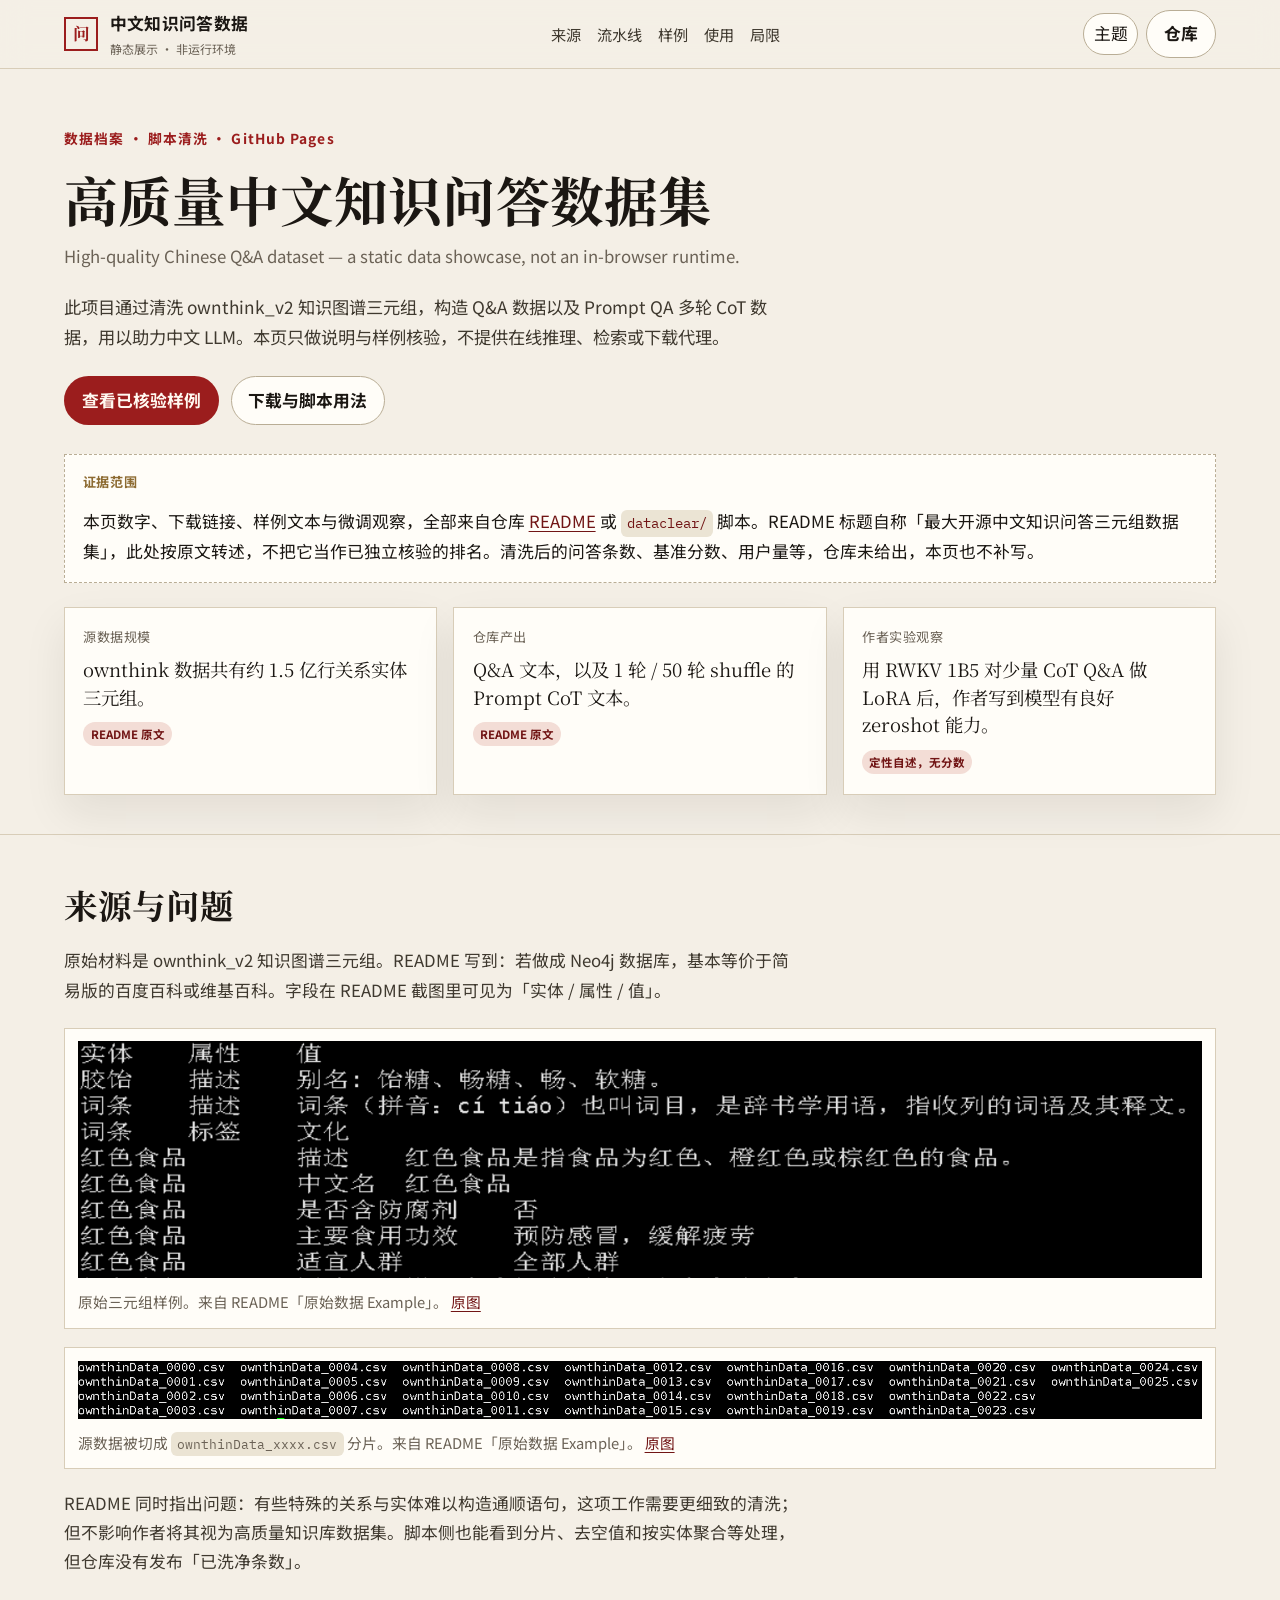
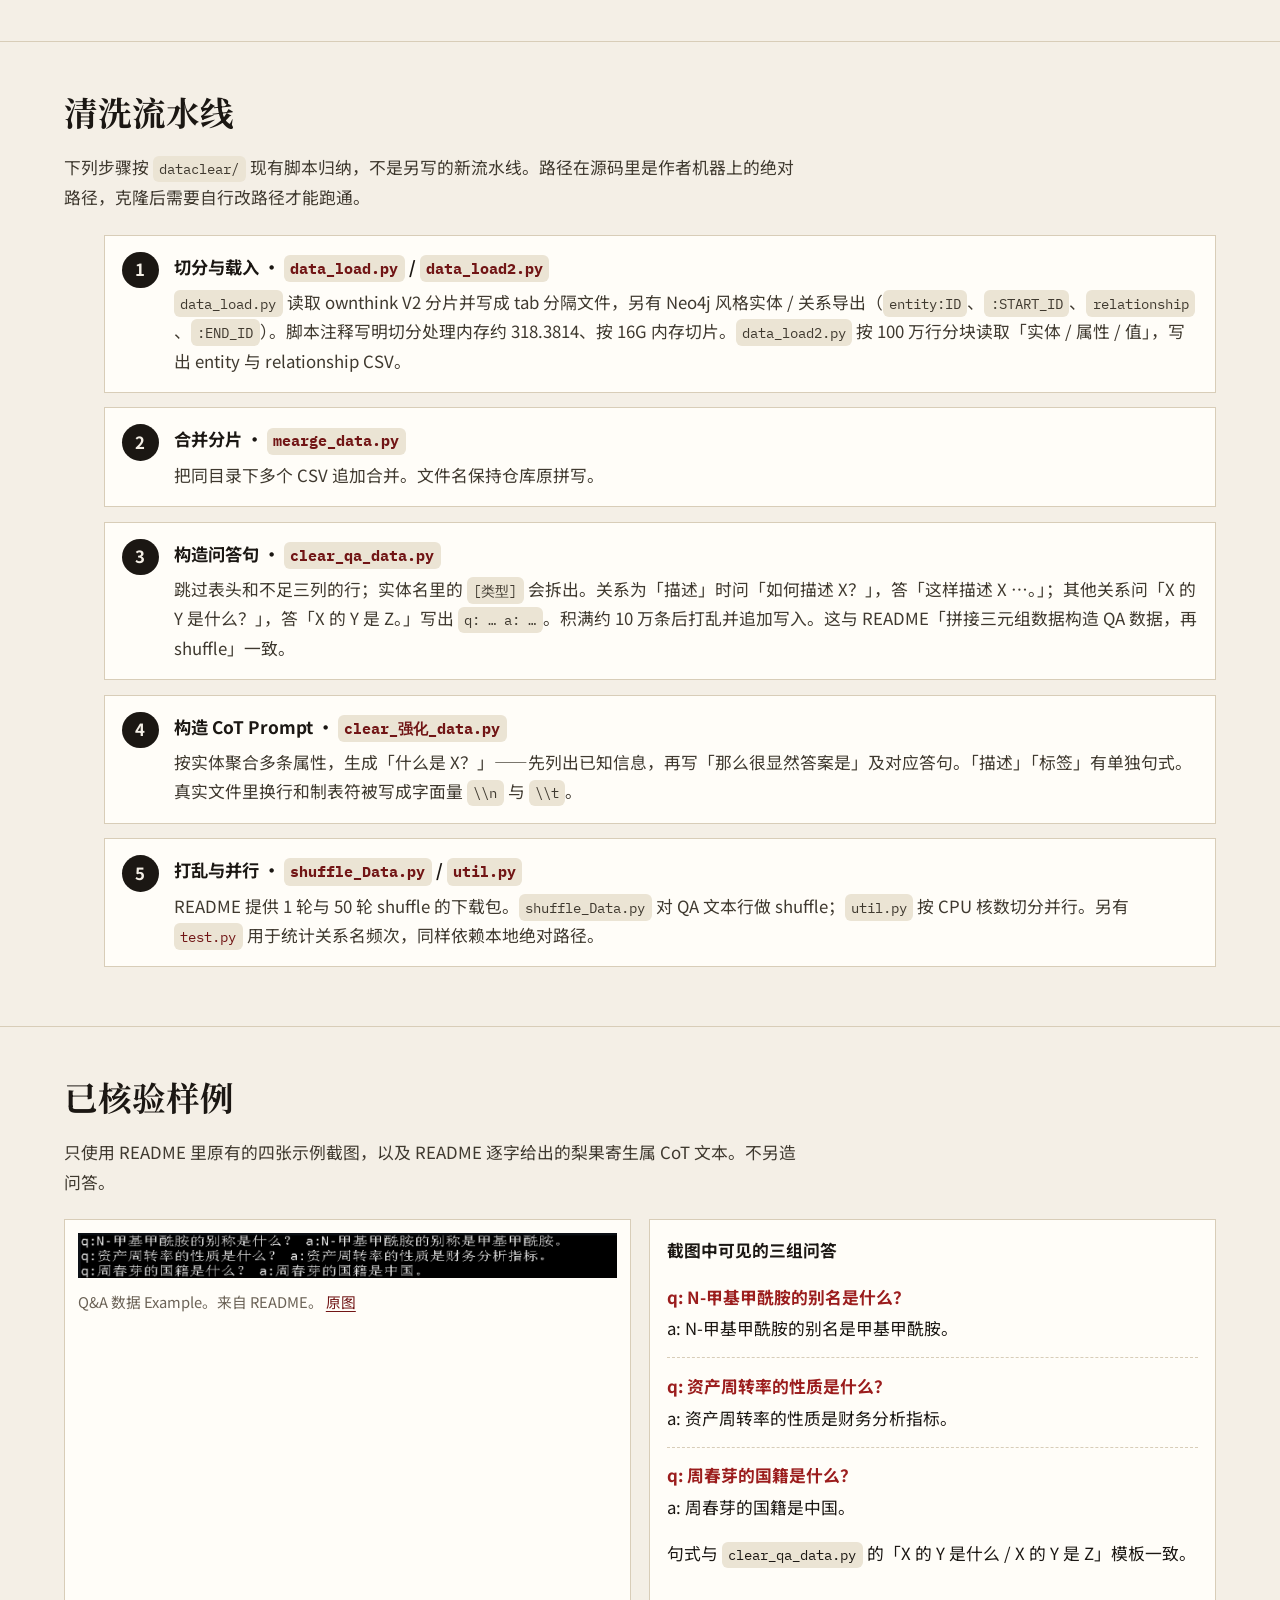
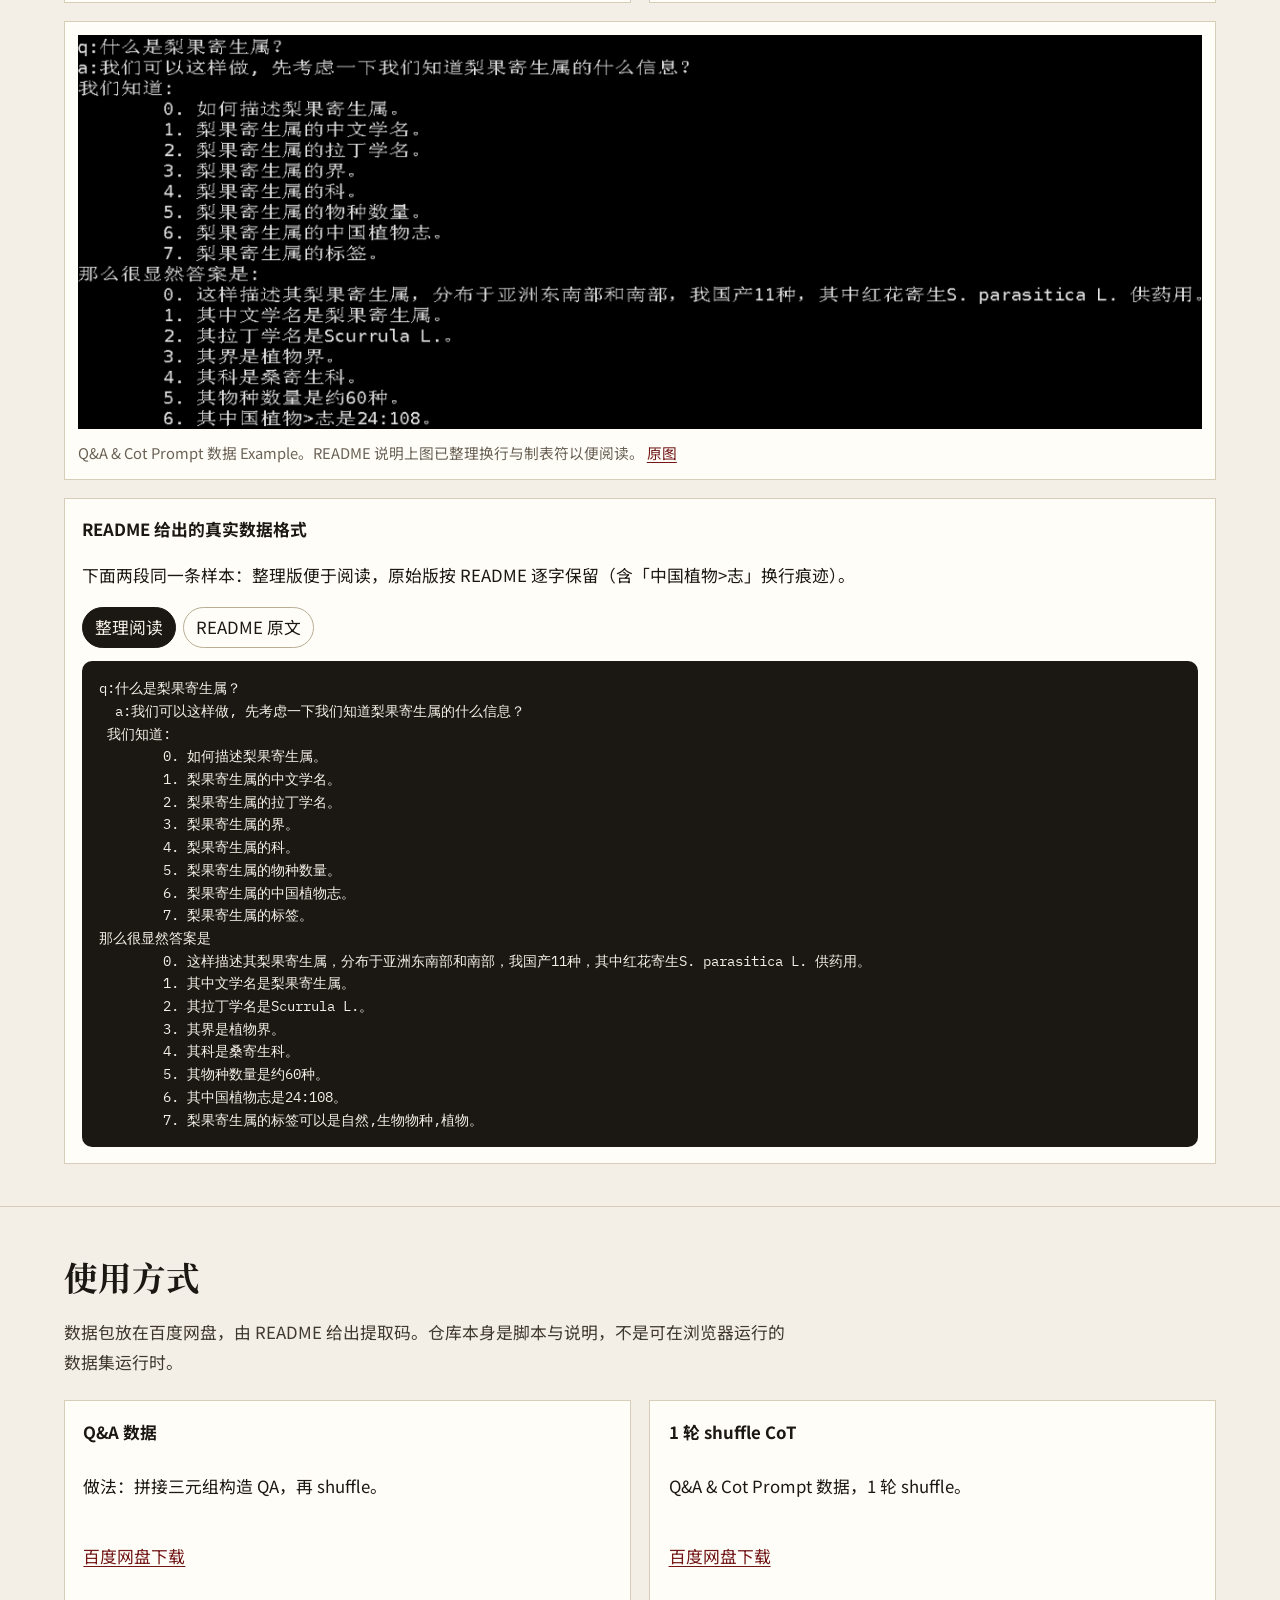
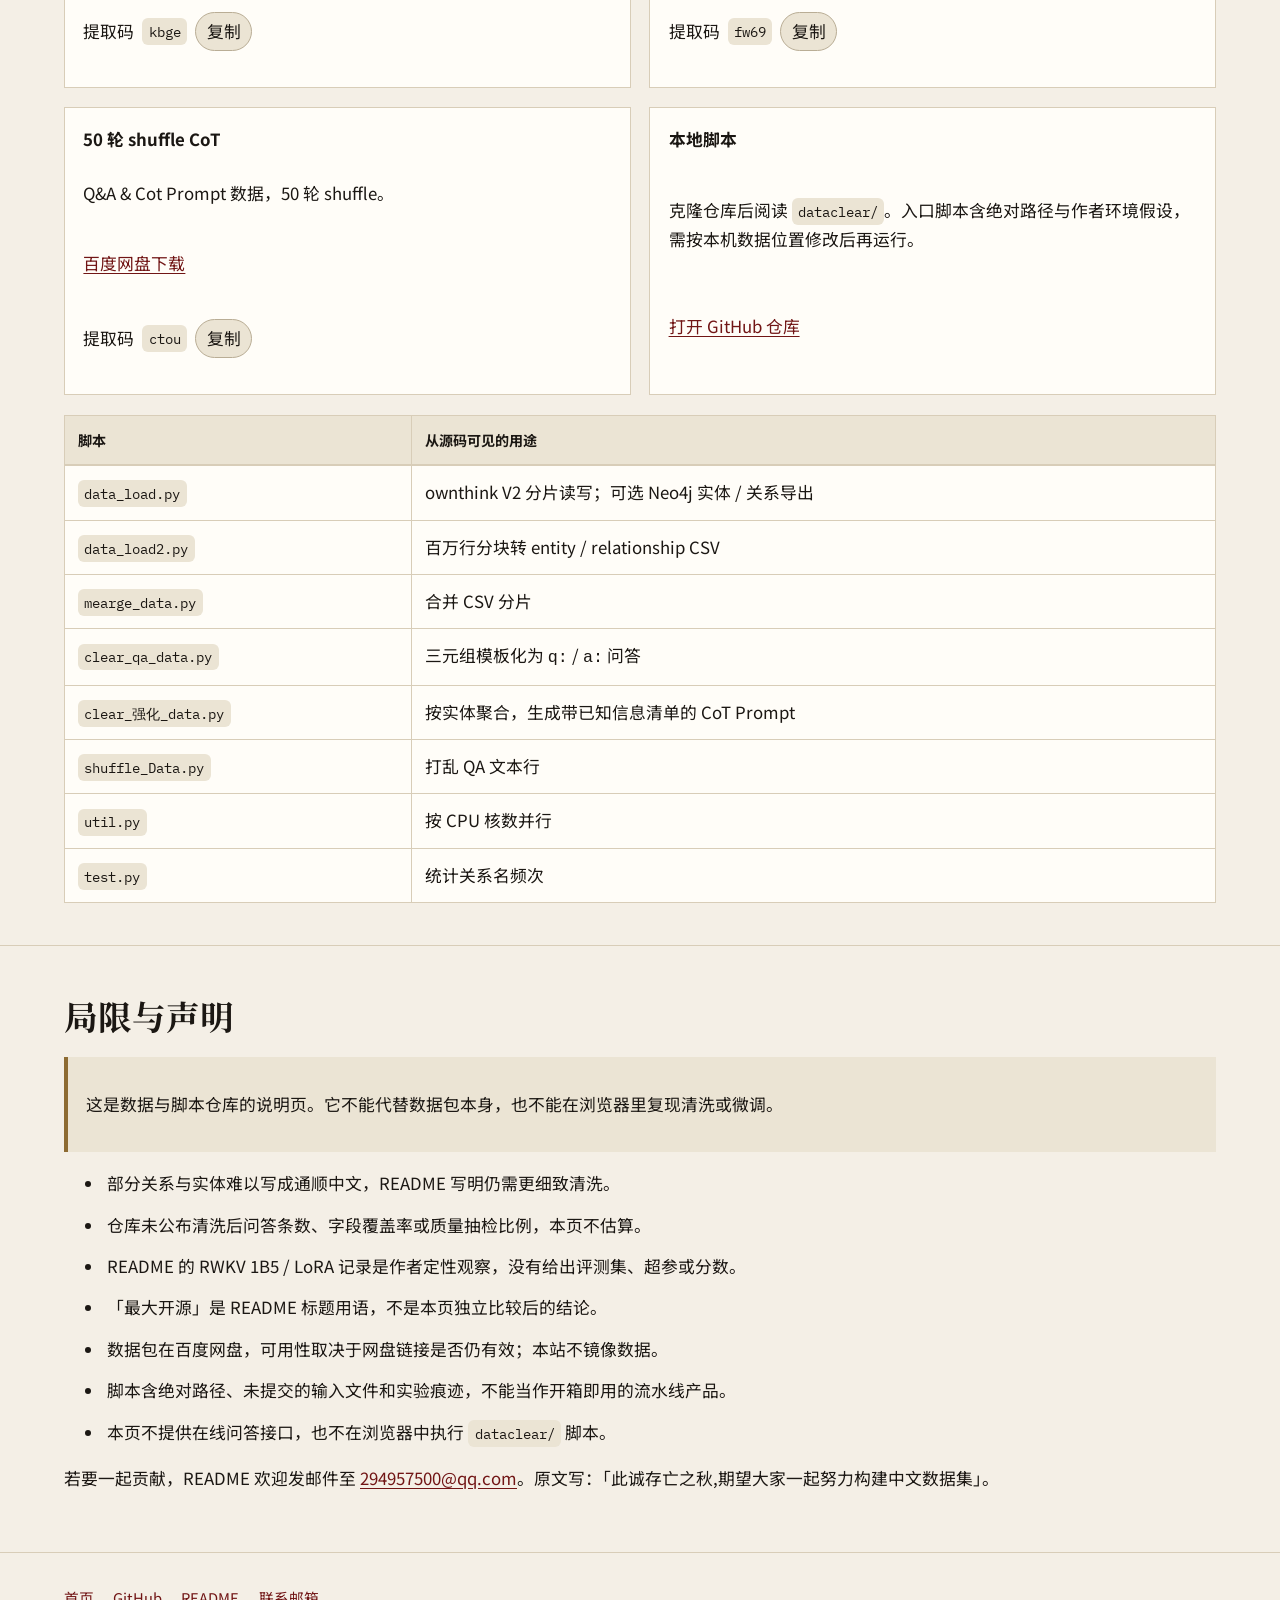
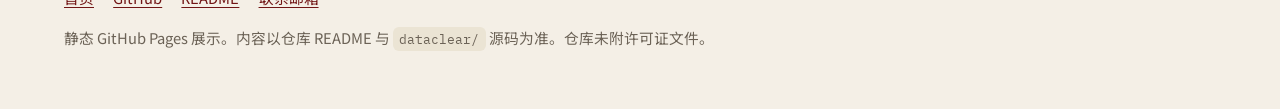
==== docs/index.html @ f59e34c1 "Add static GitHub Pages showcase for the Chinese Q&A dataset. Publish an honest docs/ site from READ" ====
<!DOCTYPE html>
<html lang="zh-CN">
<head>
  <meta charset="utf-8">
  <meta name="viewport" content="width=device-width, initial-scale=1">
  <title>高质量中文知识问答数据集 · 静态展示</title>
  <meta name="description" content="由 ownthink_v2 知识图谱三元组清洗得到的中文 Q&amp;A 与 CoT Prompt 数据说明页。展示来源、清洗脚本、README 原有样例与使用限制。本页是静态说明，不是在线问答运行环境。">
  <meta name="robots" content="index,follow">
  <meta name="author" content="UnstoppableCurry">
  <meta name="theme-color" content="#9b1d1d">
  <meta name="color-scheme" content="light dark">
  <link rel="canonical" href="https://unstoppablecurry.github.io/High-quality-Chinese-Q-A-dataset/">
  <link rel="alternate" hreflang="zh-CN" href="https://unstoppablecurry.github.io/High-quality-Chinese-Q-A-dataset/">
  <link rel="alternate" hreflang="x-default" href="https://unstoppablecurry.github.io/High-quality-Chinese-Q-A-dataset/">

  <meta property="og:type" content="website">
  <meta property="og:locale" content="zh_CN">
  <meta property="og:site_name" content="高质量中文知识问答数据集">
  <meta property="og:title" content="高质量中文知识问答数据集 · 静态展示">
  <meta property="og:description" content="ownthink_v2 三元组清洗得到的中文 Q&amp;A 与 CoT Prompt 说明页。只陈述 README 与 dataclear 脚本中可核验的事实。">
  <meta property="og:url" content="https://unstoppablecurry.github.io/High-quality-Chinese-Q-A-dataset/">
  <meta property="og:image" content="https://unstoppablecurry.github.io/High-quality-Chinese-Q-A-dataset/assets/og.png">
  <meta property="og:image:width" content="1200">
  <meta property="og:image:height" content="630">
  <meta property="og:image:alt" content="高质量中文知识问答数据集封面：数据展示，非在线运行环境">

  <meta name="twitter:card" content="summary_large_image">
  <meta name="twitter:title" content="高质量中文知识问答数据集 · 静态展示">
  <meta name="twitter:description" content="ownthink_v2 三元组清洗得到的中文 Q&amp;A 与 CoT Prompt 说明页。静态展示，不是在线运行环境。">
  <meta name="twitter:image" content="https://unstoppablecurry.github.io/High-quality-Chinese-Q-A-dataset/assets/og.png">

  <link rel="icon" href="./favicon.svg" type="image/svg+xml">
  <link rel="icon" href="./assets/favicon-32.png" sizes="32x32" type="image/png">
  <link rel="apple-touch-icon" href="./assets/apple-touch-icon.png">
  <link rel="manifest" href="./site.webmanifest">

  <link rel="preconnect" href="https://fonts.googleapis.com">
  <link rel="preconnect" href="https://fonts.gstatic.com" crossorigin>
  <link rel="stylesheet" href="https://fonts.googleapis.com/css2?family=IBM+Plex+Mono:wght@400;500&family=Noto+Sans+SC:wght@400;500;700&family=Noto+Serif+SC:wght@600;700&display=swap">
  <link rel="stylesheet" href="./styles.css">

  <script type="application/ld+json">
  {
    "@context": "https://schema.org",
    "@graph": [
      {
        "@type": "WebSite",
        "name": "高质量中文知识问答数据集",
        "alternateName": "High-quality Chinese Q&A dataset",
        "url": "https://unstoppablecurry.github.io/High-quality-Chinese-Q-A-dataset/",
        "inLanguage": "zh-CN",
        "description": "ownthink_v2 知识图谱三元组清洗得到的中文 Q&A 与 CoT Prompt 静态说明页。",
        "publisher": {
          "@type": "Person",
          "name": "UnstoppableCurry",
          "url": "https://github.com/UnstoppableCurry"
        }
      },
      {
        "@type": "Dataset",
        "name": "高质量中文知识问答数据集",
        "alternateName": "High-quality Chinese Q&A dataset",
        "url": "https://unstoppablecurry.github.io/High-quality-Chinese-Q-A-dataset/",
        "sameAs": "https://github.com/UnstoppableCurry/High-quality-Chinese-Q-A-dataset",
        "inLanguage": "zh-CN",
        "description": "通过清洗 ownthink_v2 知识图谱三元组得到 Q&A 数据以及 Prompt QA 多轮 CoT 数据。源数据规模与下载链接以仓库 README 为准。",
        "isBasedOn": "ownthink_v2",
        "creator": {
          "@type": "Person",
          "name": "UnstoppableCurry",
          "email": "mailto:294957500@qq.com"
        }
      }
    ]
  }
  </script>
</head>
<body>
  <a class="skip-link" href="#main">跳到主要内容</a>

  <header class="site-header" id="top">
    <div class="wrap header-inner">
      <a class="brand" href="./">
        <span class="brand-mark" aria-hidden="true">问</span>
        <span>
          <span class="brand-title">中文知识问答数据</span>
          <span class="brand-sub">静态展示 · 非运行环境</span>
        </span>
      </a>
      <button class="nav-toggle" type="button" aria-expanded="false" aria-controls="site-nav" data-nav-toggle>
        菜单
      </button>
      <nav class="site-nav" id="site-nav" aria-label="本页章节">
        <a href="#source">来源</a>
        <a href="#pipeline">流水线</a>
        <a href="#examples">样例</a>
        <a href="#usage">使用</a>
        <a href="#limits">局限</a>
      </nav>
      <div class="header-tools">
        <button class="theme-toggle" type="button" data-theme-toggle aria-label="切换颜色主题">主题</button>
        <a class="btn btn-ghost" href="https://github.com/UnstoppableCurry/High-quality-Chinese-Q-A-dataset">仓库</a>
      </div>
    </div>
  </header>

  <main id="main">
    <section class="hero wrap" aria-labelledby="page-title">
      <p class="eyebrow">数据档案 · 脚本清洗 · GitHub Pages</p>
      <h1 id="page-title">高质量中文知识问答数据集</h1>
      <p class="hero-en" lang="en">High-quality Chinese Q&amp;A dataset — a static data showcase, not an in-browser runtime.</p>
      <p class="lead">此项目通过清洗 <span lang="en">ownthink_v2</span> 知识图谱三元组，构造 Q&amp;A 数据以及 Prompt QA 多轮 CoT 数据，用以助力中文 LLM。本页只做说明与样例核验，不提供在线推理、检索或下载代理。</p>
      <div class="hero-actions">
        <a class="btn btn-primary" href="#examples">查看已核验样例</a>
        <a class="btn btn-ghost" href="#usage">下载与脚本用法</a>
      </div>
      <aside class="evidence" aria-label="证据范围">
        <p class="evidence-title">证据范围</p>
        <p>本页数字、下载链接、样例文本与微调观察，全部来自仓库 <a href="https://github.com/UnstoppableCurry/High-quality-Chinese-Q-A-dataset/blob/main/README.md">README</a> 或 <a href="https://github.com/UnstoppableCurry/High-quality-Chinese-Q-A-dataset/tree/main/dataclear"><code class="code-chip">dataclear/</code></a> 脚本。README 标题自称「最大开源中文知识问答三元组数据集」，此处按原文转述，不把它当作已独立核验的排名。清洗后的问答条数、基准分数、用户量等，仓库未给出，本页也不补写。</p>
      </aside>
      <dl class="facts">
        <div class="fact">
          <dt>源数据规模</dt>
          <dd>ownthink 数据共有约 1.5 亿行关系实体三元组。</dd>
          <span class="tag">README 原文</span>
        </div>
        <div class="fact">
          <dt>仓库产出</dt>
          <dd>Q&amp;A 文本，以及 1 轮 / 50 轮 shuffle 的 Prompt CoT 文本。</dd>
          <span class="tag">README 原文</span>
        </div>
        <div class="fact">
          <dt>作者实验观察</dt>
          <dd>用 <span lang="en">RWKV 1B5</span> 对少量 CoT Q&amp;A 做 <span lang="en">LoRA</span> 后，作者写到模型有良好 zeroshot 能力。</dd>
          <span class="tag">定性自述，无分数</span>
        </div>
      </dl>
    </section>

    <section class="section" id="source" aria-labelledby="source-title">
      <div class="wrap">
        <h2 id="source-title">来源与问题</h2>
        <p class="section-lead">原始材料是 ownthink_v2 知识图谱三元组。README 写到：若做成 Neo4j 数据库，基本等价于简易版的百度百科或维基百科。字段在 README 截图里可见为「实体 / 属性 / 值」。</p>
        <div class="figure-grid">
          <figure>
            <img
              src="./assets/examples/ownthink-triples-1.png"
              width="1348"
              height="284"
              alt="终端中的 ownthink 三列文本：实体、属性、值。可见胶饴、词条、红色食品等条目及其描述、标签、中文名等属性。"
              decoding="async">
            <figcaption>
              原始三元组样例。来自 README「原始数据 Example」。
              <a href="https://user-images.githubusercontent.com/65523997/230326683-6175c2e8-ee27-4008-b71e-eb4f5e29f594.png">原图</a>
            </figcaption>
          </figure>
          <figure>
            <img
              src="./assets/examples/ownthink-triples-2.png"
              width="1982"
              height="101"
              alt="终端目录列表，显示 ownthinData_0000.csv 到 ownthinData_0025.csv 等分片文件。"
              decoding="async">
            <figcaption>
              源数据被切成 <code class="code-chip">ownthinData_xxxx.csv</code> 分片。来自 README「原始数据 Example」。
              <a href="https://user-images.githubusercontent.com/65523997/230321437-e89f0e6f-fa68-417c-89df-a6f1381a32e6.png">原图</a>
            </figcaption>
          </figure>
        </div>
        <p class="section-lead" style="margin-top:1.2rem">README 同时指出问题：有些特殊的关系与实体难以构造通顺语句，这项工作需要更细致的清洗；但不影响作者将其视为高质量知识库数据集。脚本侧也能看到分片、去空值和按实体聚合等处理，但仓库没有发布「已洗净条数」。</p>
      </div>
    </section>

    <section class="section" id="pipeline" aria-labelledby="pipeline-title">
      <div class="wrap">
        <h2 id="pipeline-title">清洗流水线</h2>
        <p class="section-lead">下列步骤按 <code class="code-chip">dataclear/</code> 现有脚本归纳，不是另写的新流水线。路径在源码里是作者机器上的绝对路径，克隆后需要自行改路径才能跑通。</p>
        <ol class="pipeline">
          <li class="step">
            <span class="step-index" aria-hidden="true">1</span>
            <div>
              <h3>切分与载入 · <a href="https://github.com/UnstoppableCurry/High-quality-Chinese-Q-A-dataset/blob/main/dataclear/data_load.py"><code class="code-chip">data_load.py</code></a> / <a href="https://github.com/UnstoppableCurry/High-quality-Chinese-Q-A-dataset/blob/main/dataclear/data_load2.py"><code class="code-chip">data_load2.py</code></a></h3>
              <p><code class="code-chip">data_load.py</code> 读取 ownthink V2 分片并写成 tab 分隔文件，另有 Neo4j 风格实体 / 关系导出（<code class="code-chip">entity:ID</code>、<code class="code-chip">:START_ID</code>、<code class="code-chip">relationship</code>、<code class="code-chip">:END_ID</code>）。脚本注释写明切分处理内存约 318.3814、按 16G 内存切片。<code class="code-chip">data_load2.py</code> 按 100 万行分块读取「实体 / 属性 / 值」，写出 entity 与 relationship CSV。</p>
            </div>
          </li>
          <li class="step">
            <span class="step-index" aria-hidden="true">2</span>
            <div>
              <h3>合并分片 · <a href="https://github.com/UnstoppableCurry/High-quality-Chinese-Q-A-dataset/blob/main/dataclear/mearge_data.py"><code class="code-chip">mearge_data.py</code></a></h3>
              <p>把同目录下多个 CSV 追加合并。文件名保持仓库原拼写。</p>
            </div>
          </li>
          <li class="step">
            <span class="step-index" aria-hidden="true">3</span>
            <div>
              <h3>构造问答句 · <a href="https://github.com/UnstoppableCurry/High-quality-Chinese-Q-A-dataset/blob/main/dataclear/clear_qa_data.py"><code class="code-chip">clear_qa_data.py</code></a></h3>
              <p>跳过表头和不足三列的行；实体名里的 <code class="code-chip">[类型]</code> 会拆出。关系为「描述」时问「如何描述 X？」，答「这样描述 X …。」；其他关系问「X 的 Y 是什么？」，答「X 的 Y 是 Z。」写出 <code class="code-chip">q: … a: …</code>。积满约 10 万条后打乱并追加写入。这与 README「拼接三元组数据构造 QA 数据，再 shuffle」一致。</p>
            </div>
          </li>
          <li class="step">
            <span class="step-index" aria-hidden="true">4</span>
            <div>
              <h3>构造 CoT Prompt · <a href="https://github.com/UnstoppableCurry/High-quality-Chinese-Q-A-dataset/blob/main/dataclear/clear_强化_data.py"><code class="code-chip">clear_强化_data.py</code></a></h3>
              <p>按实体聚合多条属性，生成「什么是 X？」——先列出已知信息，再写「那么很显然答案是」及对应答句。「描述」「标签」有单独句式。真实文件里换行和制表符被写成字面量 <code class="code-chip">\\n</code> 与 <code class="code-chip">\\t</code>。</p>
            </div>
          </li>
          <li class="step">
            <span class="step-index" aria-hidden="true">5</span>
            <div>
              <h3>打乱与并行 · <a href="https://github.com/UnstoppableCurry/High-quality-Chinese-Q-A-dataset/blob/main/dataclear/shuffle_Data.py"><code class="code-chip">shuffle_Data.py</code></a> / <a href="https://github.com/UnstoppableCurry/High-quality-Chinese-Q-A-dataset/blob/main/dataclear/util.py"><code class="code-chip">util.py</code></a></h3>
              <p>README 提供 1 轮与 50 轮 shuffle 的下载包。<code class="code-chip">shuffle_Data.py</code> 对 QA 文本行做 shuffle；<code class="code-chip">util.py</code> 按 CPU 核数切分并行。另有 <a href="https://github.com/UnstoppableCurry/High-quality-Chinese-Q-A-dataset/blob/main/dataclear/test.py"><code class="code-chip">test.py</code></a> 用于统计关系名频次，同样依赖本地绝对路径。</p>
            </div>
          </li>
        </ol>
      </div>
    </section>

    <section class="section" id="examples" aria-labelledby="examples-title">
      <div class="wrap">
        <h2 id="examples-title">已核验样例</h2>
        <p class="section-lead">只使用 README 里原有的四张示例截图，以及 README 逐字给出的梨果寄生属 CoT 文本。不另造问答。</p>

        <div class="two-col">
          <figure>
            <img
              src="./assets/examples/qa-pairs.png"
              width="1259"
              height="105"
              alt="三行 q/a 文本：N-甲基甲酰胺的别名、资产周转率的性质、周春芽的国籍。"
              loading="lazy"
              decoding="async">
            <figcaption>
              Q&amp;A 数据 Example。来自 README。
              <a href="https://user-images.githubusercontent.com/65523997/230324020-5a481e73-420c-48fd-9eb3-2ef2491ab969.png">原图</a>
            </figcaption>
          </figure>
          <div class="sample">
            <h3>截图中可见的三组问答</h3>
            <dl>
              <div class="qa">
                <dt>q: N-甲基甲酰胺的别名是什么？</dt>
                <dd>a: N-甲基甲酰胺的别名是甲基甲酰胺。</dd>
              </div>
              <div class="qa">
                <dt>q: 资产周转率的性质是什么？</dt>
                <dd>a: 资产周转率的性质是财务分析指标。</dd>
              </div>
              <div class="qa">
                <dt>q: 周春芽的国籍是什么？</dt>
                <dd>a: 周春芽的国籍是中国。</dd>
              </div>
            </dl>
            <p>句式与 <code class="code-chip">clear_qa_data.py</code> 的「X 的 Y 是什么 / X 的 Y 是 Z」模板一致。</p>
          </div>
        </div>

        <figure style="margin-top:1.15rem">
          <img
            src="./assets/examples/cot-prompt.png"
            width="1178"
            height="413"
            alt="梨果寄生属的 CoT 样例：先列举已知信息，再给出描述、中文学名、拉丁学名、界、科、物种数量、中国植物志与标签。"
            loading="lazy"
            decoding="async">
          <figcaption>
            Q&amp;A &amp; Cot Prompt 数据 Example。README 说明上图已整理换行与制表符以便阅读。
            <a href="https://user-images.githubusercontent.com/65523997/230334017-121df4a8-a991-43b8-b1fe-775cd88ad287.png">原图</a>
          </figcaption>
        </figure>

        <div class="sample" style="margin-top:1.15rem">
          <h3>README 给出的真实数据格式</h3>
          <p>下面两段同一条样本：整理版便于阅读，原始版按 README 逐字保留（含「中国植物&gt;志」换行痕迹）。</p>
          <div class="tabs" role="tablist" aria-label="CoT 样例视图">
            <button type="button" role="tab" id="tab-read" aria-controls="panel-read" aria-selected="true">整理阅读</button>
            <button type="button" role="tab" id="tab-raw" aria-controls="panel-raw" aria-selected="false" tabindex="-1">README 原文</button>
          </div>
          <div class="panel" id="panel-read" role="tabpanel" aria-labelledby="tab-read">
            <pre class="code-block">q:什么是梨果寄生属？
  a:我们可以这样做, 先考虑一下我们知道梨果寄生属的什么信息？
 我们知道:
	0. 如何描述梨果寄生属。
	1. 梨果寄生属的中文学名。
	2. 梨果寄生属的拉丁学名。
	3. 梨果寄生属的界。
	4. 梨果寄生属的科。
	5. 梨果寄生属的物种数量。
	6. 梨果寄生属的中国植物志。
	7. 梨果寄生属的标签。
那么很显然答案是
	0. 这样描述其梨果寄生属，分布于亚洲东南部和南部，我国产11种，其中红花寄生S. parasitica L. 供药用。
	1. 其中文学名是梨果寄生属。
	2. 其拉丁学名是Scurrula L.。
	3. 其界是植物界。
	4. 其科是桑寄生科。
	5. 其物种数量是约60种。
	6. 其中国植物志是24:108。
	7. 梨果寄生属的标签可以是自然,生物物种,植物。</pre>
          </div>
          <div class="panel" id="panel-raw" role="tabpanel" aria-labelledby="tab-raw" hidden>
            <pre class="code-block">q:什么是梨果寄生属？\n  a:我们可以这样做, 先考虑一下我们知道梨果寄生属的什么信息？\n 我们知道:\n\t0. 如何描述梨果寄生属。\n\t1. 梨果寄生属的中文学名。\n\t2. 梨果寄生属的拉丁学名。\n\t3. 梨果寄生属的界。\n\t4. 梨果寄生属的科。\n\t5. 梨果寄生属的物种数量。\n\t6. 梨果寄生属的中国植物志。\n\t7. 梨果寄生属的标签。\n那么很显然答案是\n\t0. 这样描述其梨果寄生属，分布于亚洲东南部和南部，我国产11种，其中红花寄生S. parasitica L. 供药用。\n\t1. 其中文学名是梨果寄生属。\n\t2. 其拉丁学名是Scurrula L.。\n\t3. 其界是植物界。\n\t4. 其科是桑寄生科。\n\t5. 其物种数量是约60种。\n\t6. 其中国植物&gt;志是24:108。\n\t7. 梨果寄生属的标签可以是自然,生物物种,植物。\n</pre>
          </div>
        </div>
      </div>
    </section>

    <section class="section" id="usage" aria-labelledby="usage-title">
      <div class="wrap">
        <h2 id="usage-title">使用方式</h2>
        <p class="section-lead">数据包放在百度网盘，由 README 给出提取码。仓库本身是脚本与说明，不是可在浏览器运行的数据集运行时。</p>
        <div class="card-grid">
          <article class="download">
            <h3>Q&amp;A 数据</h3>
            <p>做法：拼接三元组构造 QA，再 shuffle。</p>
            <p><a href="https://pan.baidu.com/s/1JnRp8orT8kAIjAoZI9QA4g?pwd=kbge">百度网盘下载</a></p>
            <p class="pwd">提取码 <code class="code-chip">kbge</code> <button class="copy" type="button" data-copy="kbge">复制</button></p>
          </article>
          <article class="download">
            <h3>1 轮 shuffle CoT</h3>
            <p>Q&amp;A &amp; Cot Prompt 数据，1 轮 shuffle。</p>
            <p><a href="https://pan.baidu.com/s/1K1rCqOmJ0ZsUd4FFY6z4rg?pwd=fw69">百度网盘下载</a></p>
            <p class="pwd">提取码 <code class="code-chip">fw69</code> <button class="copy" type="button" data-copy="fw69">复制</button></p>
          </article>
          <article class="download">
            <h3>50 轮 shuffle CoT</h3>
            <p>Q&amp;A &amp; Cot Prompt 数据，50 轮 shuffle。</p>
            <p><a href="https://pan.baidu.com/s/1MF-QJTLOXpvuzrGxt0GQiw?pwd=ctou">百度网盘下载</a></p>
            <p class="pwd">提取码 <code class="code-chip">ctou</code> <button class="copy" type="button" data-copy="ctou">复制</button></p>
          </article>
          <article class="download">
            <h3>本地脚本</h3>
            <p>克隆仓库后阅读 <code class="code-chip">dataclear/</code>。入口脚本含绝对路径与作者环境假设，需按本机数据位置修改后再运行。</p>
            <p><a href="https://github.com/UnstoppableCurry/High-quality-Chinese-Q-A-dataset">打开 GitHub 仓库</a></p>
          </article>
        </div>

        <div class="table-wrap" style="margin-top:1.2rem">
          <table>
            <caption class="visually-hidden">仓库脚本与用途</caption>
            <thead>
              <tr>
                <th scope="col">脚本</th>
                <th scope="col">从源码可见的用途</th>
              </tr>
            </thead>
            <tbody>
              <tr>
                <td><code class="code-chip">data_load.py</code></td>
                <td>ownthink V2 分片读写；可选 Neo4j 实体 / 关系导出</td>
              </tr>
              <tr>
                <td><code class="code-chip">data_load2.py</code></td>
                <td>百万行分块转 entity / relationship CSV</td>
              </tr>
              <tr>
                <td><code class="code-chip">mearge_data.py</code></td>
                <td>合并 CSV 分片</td>
              </tr>
              <tr>
                <td><code class="code-chip">clear_qa_data.py</code></td>
                <td>三元组模板化为 <code>q:</code> / <code>a:</code> 问答</td>
              </tr>
              <tr>
                <td><code class="code-chip">clear_强化_data.py</code></td>
                <td>按实体聚合，生成带已知信息清单的 CoT Prompt</td>
              </tr>
              <tr>
                <td><code class="code-chip">shuffle_Data.py</code></td>
                <td>打乱 QA 文本行</td>
              </tr>
              <tr>
                <td><code class="code-chip">util.py</code></td>
                <td>按 CPU 核数并行</td>
              </tr>
              <tr>
                <td><code class="code-chip">test.py</code></td>
                <td>统计关系名频次</td>
              </tr>
            </tbody>
          </table>
        </div>
      </div>
    </section>

    <section class="section" id="limits" aria-labelledby="limits-title">
      <div class="wrap">
        <h2 id="limits-title">局限与声明</h2>
        <div class="callout">
          <p>这是数据与脚本仓库的说明页。它不能代替数据包本身，也不能在浏览器里复现清洗或微调。</p>
        </div>
        <ul class="limits">
          <li>部分关系与实体难以写成通顺中文，README 写明仍需更细致清洗。</li>
          <li>仓库未公布清洗后问答条数、字段覆盖率或质量抽检比例，本页不估算。</li>
          <li>README 的 <span lang="en">RWKV 1B5</span> / <span lang="en">LoRA</span> 记录是作者定性观察，没有给出评测集、超参或分数。</li>
          <li>「最大开源」是 README 标题用语，不是本页独立比较后的结论。</li>
          <li>数据包在百度网盘，可用性取决于网盘链接是否仍有效；本站不镜像数据。</li>
          <li>脚本含绝对路径、未提交的输入文件和实验痕迹，不能当作开箱即用的流水线产品。</li>
          <li>本页不提供在线问答接口，也不在浏览器中执行 <code class="code-chip">dataclear/</code> 脚本。</li>
        </ul>
        <p>若要一起贡献，README 欢迎发邮件至 <a href="mailto:294957500@qq.com">294957500@qq.com</a>。原文写：「此诚存亡之秋,期望大家一起努力构建中文数据集」。</p>
      </div>
    </section>
  </main>

  <footer class="site-footer">
    <div class="wrap">
      <nav class="footer-nav" aria-label="页脚">
        <a href="./">首页</a>
        <a href="https://github.com/UnstoppableCurry/High-quality-Chinese-Q-A-dataset">GitHub</a>
        <a href="https://github.com/UnstoppableCurry/High-quality-Chinese-Q-A-dataset/blob/main/README.md">README</a>
        <a href="mailto:294957500@qq.com">联系邮箱</a>
      </nav>
      <p>静态 GitHub Pages 展示。内容以仓库 README 与 <code class="code-chip">dataclear/</code> 源码为准。仓库未附许可证文件。</p>
    </div>
  </footer>

  <script src="./script.js" defer></script>
</body>
</html>
---- docs/styles.css ----
/* High-quality Chinese Q&A dataset — static showcase */
:root {
  --paper: #f4efe6;
  --paper-2: #ebe4d4;
  --paper-3: #fffdf8;
  --ink: #1b1713;
  --ink-2: #3f392f;
  --muted: #6b6256;
  --line: #d8cdb8;
  --line-strong: #b9ad95;
  --seal: #9b1d1d;
  --seal-deep: #711515;
  --seal-soft: #f3ddd6;
  --leaf: #24564a;
  --leaf-soft: #dce8e3;
  --gold: #8d6b32;
  --code-bg: #1b1713;
  --code-fg: #f4efe6;
  --focus: #0b57d0;
  --shadow: 0 18px 40px rgb(27 23 19 / 8%);
  --radius: 14px;
  --max: 72rem;
  --font-sans: "Noto Sans SC", "Source Han Sans SC", "PingFang SC", "Microsoft YaHei", sans-serif;
  --font-serif: "Noto Serif SC", "Source Han Serif SC", "Songti SC", serif;
  --font-mono: "IBM Plex Mono", "Noto Sans Mono", ui-monospace, monospace;
}

html[data-theme="dark"] {
  --paper: #14110e;
  --paper-2: #1c1814;
  --paper-3: #221e19;
  --ink: #f4efe6;
  --ink-2: #d8d0c2;
  --muted: #a79c8c;
  --line: #3a332a;
  --line-strong: #5a5144;
  --seal: #e06a5c;
  --seal-deep: #f0b3ab;
  --seal-soft: #3a1d1a;
  --leaf: #8fcdc0;
  --leaf-soft: #1c2c28;
  --gold: #d4b06a;
  --code-bg: #0c0a08;
  --code-fg: #f4efe6;
  --shadow: 0 18px 40px rgb(0 0 0 / 35%);
}

@media (prefers-color-scheme: dark) {
  html:not([data-theme="light"]) {
    --paper: #14110e;
    --paper-2: #1c1814;
    --paper-3: #221e19;
    --ink: #f4efe6;
    --ink-2: #d8d0c2;
    --muted: #a79c8c;
    --line: #3a332a;
    --line-strong: #5a5144;
    --seal: #e06a5c;
    --seal-deep: #f0b3ab;
    --seal-soft: #3a1d1a;
    --leaf: #8fcdc0;
    --leaf-soft: #1c2c28;
    --gold: #d4b06a;
    --code-bg: #0c0a08;
    --code-fg: #f4efe6;
    --shadow: 0 18px 40px rgb(0 0 0 / 35%);
  }
}

*,
*::before,
*::after {
  box-sizing: border-box;
}

html {
  scroll-behavior: smooth;
  color-scheme: light;
}

html[data-theme="dark"],
html:not([data-theme="light"]):is(.dark-scheme) {
  color-scheme: dark;
}

@media (prefers-color-scheme: dark) {
  html:not([data-theme="light"]) {
    color-scheme: dark;
  }
}

@media (prefers-reduced-motion: reduce) {
  html {
    scroll-behavior: auto;
  }

  *,
  *::before,
  *::after {
    animation: none !important;
    transition: none !important;
  }
}

body {
  margin: 0;
  min-height: 100vh;
  font-family: var(--font-sans);
  font-size: 1.05rem;
  line-height: 1.75;
  color: var(--ink);
  background:
    radial-gradient(1200px 480px at 10% -10%, rgb(155 29 29 / 7%), transparent 50%),
    var(--paper);
}

img {
  max-width: 100%;
  height: auto;
}

a {
  color: var(--seal-deep);
  text-underline-offset: 0.18em;
}

a:hover {
  color: var(--seal);
}

:focus-visible {
  outline: 3px solid var(--focus);
  outline-offset: 3px;
}

.skip-link {
  position: absolute;
  left: 1rem;
  top: -3.2rem;
  z-index: 20;
  padding: 0.55rem 0.85rem;
  background: var(--ink);
  color: var(--paper);
  text-decoration: none;
}

.skip-link:focus {
  top: 1rem;
}

.wrap {
  width: min(var(--max), calc(100% - 2rem));
  margin-inline: auto;
}

.site-header {
  position: sticky;
  top: 0;
  z-index: 10;
  border-bottom: 1px solid var(--line);
  background: color-mix(in srgb, var(--paper) 88%, transparent);
  backdrop-filter: blur(14px);
}

.header-inner {
  display: flex;
  align-items: center;
  justify-content: space-between;
  gap: 1rem;
  min-height: 4.25rem;
}

.brand {
  display: flex;
  align-items: center;
  gap: 0.7rem;
  color: inherit;
  text-decoration: none;
}

.brand-mark {
  display: grid;
  place-items: center;
  width: 2.15rem;
  height: 2.15rem;
  border: 2px solid var(--seal);
  color: var(--seal);
  font-family: var(--font-serif);
  font-weight: 700;
}

.brand-title {
  display: block;
  font-weight: 700;
  letter-spacing: 0.02em;
}

.brand-sub {
  display: block;
  color: var(--muted);
  font-size: 0.75rem;
}

.nav-toggle,
.theme-toggle {
  display: inline-flex;
  align-items: center;
  justify-content: center;
  min-width: 2.5rem;
  min-height: 2.5rem;
  padding: 0.35rem 0.6rem;
  border: 1px solid var(--line-strong);
  border-radius: 999px;
  background: var(--paper-3);
  color: inherit;
  font: inherit;
  cursor: pointer;
}

.nav-toggle {
  display: none;
}

.site-nav {
  display: flex;
  flex-wrap: wrap;
  align-items: center;
  gap: 0.35rem 1rem;
}

.site-nav a {
  color: var(--ink-2);
  text-decoration: none;
  font-size: 0.95rem;
}

.site-nav a[aria-current="true"],
.site-nav a:hover {
  color: var(--seal);
}

.header-tools {
  display: flex;
  align-items: center;
  gap: 0.5rem;
}

.hero {
  padding: 3.4rem 0 2.4rem;
}

.eyebrow {
  display: inline-flex;
  align-items: center;
  gap: 0.55rem;
  margin: 0 0 1rem;
  color: var(--seal);
  font-size: 0.86rem;
  font-weight: 700;
  letter-spacing: 0.08em;
}

.hero h1 {
  margin: 0 0 0.65rem;
  max-width: 16em;
  font-family: var(--font-serif);
  font-size: clamp(2rem, 5vw, 3.35rem);
  font-weight: 700;
  line-height: 1.22;
}

.hero-en {
  margin: 0 0 1.25rem;
  color: var(--muted);
  font-size: 1.05rem;
}

.lead {
  max-width: 46rem;
  margin: 0 0 1.5rem;
  color: var(--ink-2);
  font-size: 1.08rem;
}

.hero-actions {
  display: flex;
  flex-wrap: wrap;
  gap: 0.75rem;
  margin-bottom: 1.8rem;
}

.btn {
  display: inline-flex;
  align-items: center;
  justify-content: center;
  min-height: 2.75rem;
  padding: 0.55rem 1.05rem;
  border: 1px solid transparent;
  border-radius: 999px;
  font-weight: 700;
  text-decoration: none;
}

.btn-primary {
  background: var(--seal);
  color: #fff8f0;
}

.btn-primary:hover {
  background: var(--seal-deep);
  color: #fff8f0;
}

.btn-ghost {
  border-color: var(--line-strong);
  background: var(--paper-3);
  color: var(--ink);
}

.evidence {
  display: grid;
  gap: 0.85rem;
  padding: 1rem 1.1rem;
  border: 1px dashed var(--line-strong);
  background: var(--paper-3);
}

.evidence p {
  margin: 0;
}

.evidence-title {
  color: var(--gold);
  font-size: 0.82rem;
  font-weight: 700;
  letter-spacing: 0.06em;
}

.facts {
  display: grid;
  grid-template-columns: repeat(3, 1fr);
  gap: 1rem;
  margin: 1.5rem 0 0;
}

.fact {
  padding: 1.1rem 1.15rem 1.2rem;
  border: 1px solid var(--line);
  background: var(--paper-3);
  box-shadow: var(--shadow);
}

.fact dt {
  margin: 0 0 0.45rem;
  color: var(--muted);
  font-size: 0.82rem;
  letter-spacing: 0.04em;
}

.fact dd {
  margin: 0;
  font-family: var(--font-serif);
  font-size: 1.15rem;
  line-height: 1.5;
}

.tag {
  display: inline-block;
  margin-top: 0.7rem;
  padding: 0.12rem 0.45rem;
  border-radius: 999px;
  background: var(--seal-soft);
  color: var(--seal-deep);
  font-size: 0.72rem;
  font-weight: 700;
}

.section {
  padding: 2.6rem 0;
  border-top: 1px solid var(--line);
}

.section h2 {
  margin: 0 0 0.7rem;
  font-family: var(--font-serif);
  font-size: clamp(1.55rem, 3vw, 2.1rem);
}

.section-lead {
  max-width: 46rem;
  margin: 0 0 1.4rem;
  color: var(--ink-2);
}

.figure-grid,
.two-col,
.card-grid {
  display: grid;
  gap: 1.15rem;
}

.figure-grid {
  grid-template-columns: 1fr;
}

.two-col,
.card-grid {
  grid-template-columns: 1fr 1fr;
}

figure {
  margin: 0;
  padding: 0.8rem;
  border: 1px solid var(--line);
  background: var(--paper-3);
}

figure img {
  display: block;
  width: 100%;
  background: #111;
}

figcaption {
  margin-top: 0.7rem;
  color: var(--muted);
  font-size: 0.92rem;
}

.pipeline {
  display: grid;
  gap: 0.9rem;
}

.step {
  display: grid;
  grid-template-columns: auto 1fr;
  gap: 0.95rem;
  padding: 1rem 1.05rem;
  border: 1px solid var(--line);
  background: var(--paper-3);
}

.step-index {
  display: grid;
  place-items: center;
  width: 2.3rem;
  height: 2.3rem;
  border-radius: 50%;
  background: var(--ink);
  color: var(--paper);
  font-weight: 700;
}

.step h3 {
  margin: 0 0 0.35rem;
  font-size: 1.08rem;
}

.step p {
  margin: 0;
  color: var(--ink-2);
}

.code-chip {
  display: inline-block;
  padding: 0.05rem 0.4rem;
  border-radius: 6px;
  background: var(--paper-2);
  font-family: var(--font-mono);
  font-size: 0.86em;
}

table {
  width: 100%;
  border-collapse: collapse;
  background: var(--paper-3);
}

th,
td {
  padding: 0.75rem 0.8rem;
  border: 1px solid var(--line);
  text-align: left;
  vertical-align: top;
}

th {
  background: var(--paper-2);
  font-size: 0.88rem;
}

.table-wrap {
  overflow-x: auto;
}

.sample {
  padding: 1rem 1.05rem;
  border: 1px solid var(--line);
  background: var(--paper-3);
}

.sample h3 {
  margin: 0 0 0.55rem;
  font-size: 1.05rem;
}

.qa {
  margin: 0;
}

.qa + .qa {
  margin-top: 0.85rem;
  padding-top: 0.85rem;
  border-top: 1px dashed var(--line);
}

.qa dt {
  color: var(--seal);
  font-weight: 700;
}

.qa dd {
  margin: 0.15rem 0 0;
}

.tabs {
  display: flex;
  flex-wrap: wrap;
  gap: 0.45rem;
  margin-bottom: 0.8rem;
}

.tabs button {
  min-height: 2.3rem;
  padding: 0.3rem 0.75rem;
  border: 1px solid var(--line-strong);
  border-radius: 999px;
  background: transparent;
  color: inherit;
  font: inherit;
  cursor: pointer;
}

.tabs button[aria-selected="true"] {
  background: var(--ink);
  border-color: var(--ink);
  color: var(--paper);
}

.panel[hidden] {
  display: none;
}

pre,
.code-block {
  overflow-x: auto;
  margin: 0;
  padding: 1rem 1.05rem;
  border-radius: 10px;
  background: var(--code-bg);
  color: var(--code-fg);
  font-family: var(--font-mono);
  font-size: 0.86rem;
  line-height: 1.65;
  white-space: pre-wrap;
  word-break: break-word;
}

.download {
  display: grid;
  gap: 0.45rem;
  padding: 1.1rem 1.15rem 1.2rem;
  border: 1px solid var(--line);
  background: var(--paper-3);
}

.download h3 {
  margin: 0;
  font-size: 1.05rem;
}

.pwd {
  display: flex;
  flex-wrap: wrap;
  align-items: center;
  gap: 0.5rem;
}

.copy {
  min-height: 2.2rem;
  padding: 0.25rem 0.65rem;
  border: 1px solid var(--line-strong);
  border-radius: 999px;
  background: var(--paper-2);
  color: inherit;
  font: inherit;
  cursor: pointer;
}

.limits {
  display: grid;
  gap: 0.75rem;
}

.limits li {
  padding-left: 0.2rem;
}

.callout {
  padding: 1rem 1.1rem;
  border-left: 4px solid var(--gold);
  background: var(--paper-2);
}

.site-footer {
  padding: 2rem 0 2.8rem;
  border-top: 1px solid var(--line);
  color: var(--muted);
  font-size: 0.92rem;
}

.footer-nav {
  display: flex;
  flex-wrap: wrap;
  gap: 0.8rem 1.2rem;
  margin-bottom: 0.8rem;
}

.visually-hidden {
  position: absolute;
  width: 1px;
  height: 1px;
  padding: 0;
  margin: -1px;
  overflow: hidden;
  clip: rect(0, 0, 0, 0);
  white-space: nowrap;
  border: 0;
}

@media (max-width: 860px) {
  .facts,
  .two-col,
  .card-grid {
    grid-template-columns: 1fr;
  }

  .nav-toggle {
    display: inline-flex;
  }

  .site-nav {
    position: absolute;
    left: 0;
    right: 0;
    top: 100%;
    display: none;
    padding: 0.7rem 1rem 1rem;
    border-bottom: 1px solid var(--line);
    background: var(--paper);
  }

  .site-header.is-open .site-nav {
    display: grid;
    gap: 0.75rem;
  }
}

@media (max-width: 520px) {
  body {
    font-size: 1rem;
  }

  .hero {
    padding-top: 2.2rem;
  }

  .header-inner {
    min-height: 3.8rem;
  }
}

@media print {
  .site-header,
  .hero-actions,
  .theme-toggle,
  .nav-toggle,
  .copy,
  .skip-link {
    display: none !important;
  }

  body {
    background: #fff;
    color: #000;
  }

  a {
    color: inherit;
  }

  .section,
  figure,
  .step,
  .download {
    break-inside: avoid;
  }
}
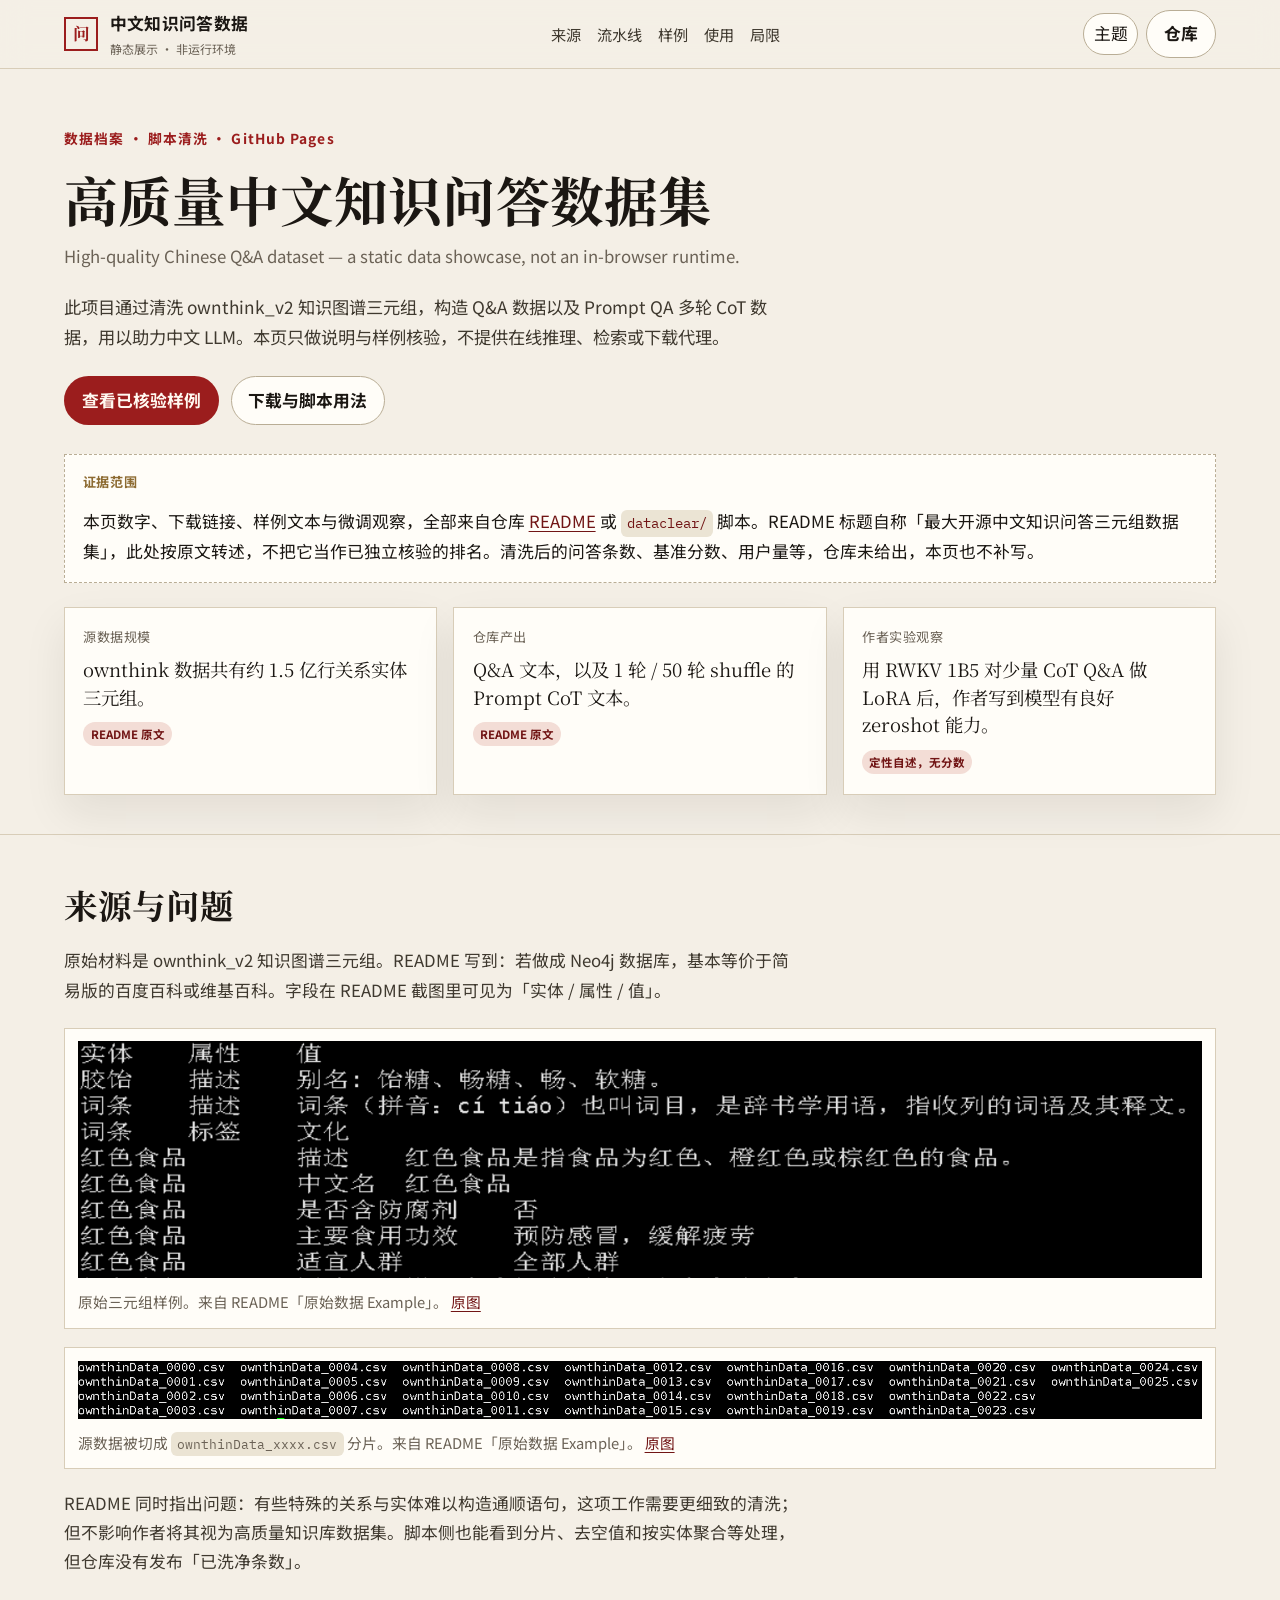
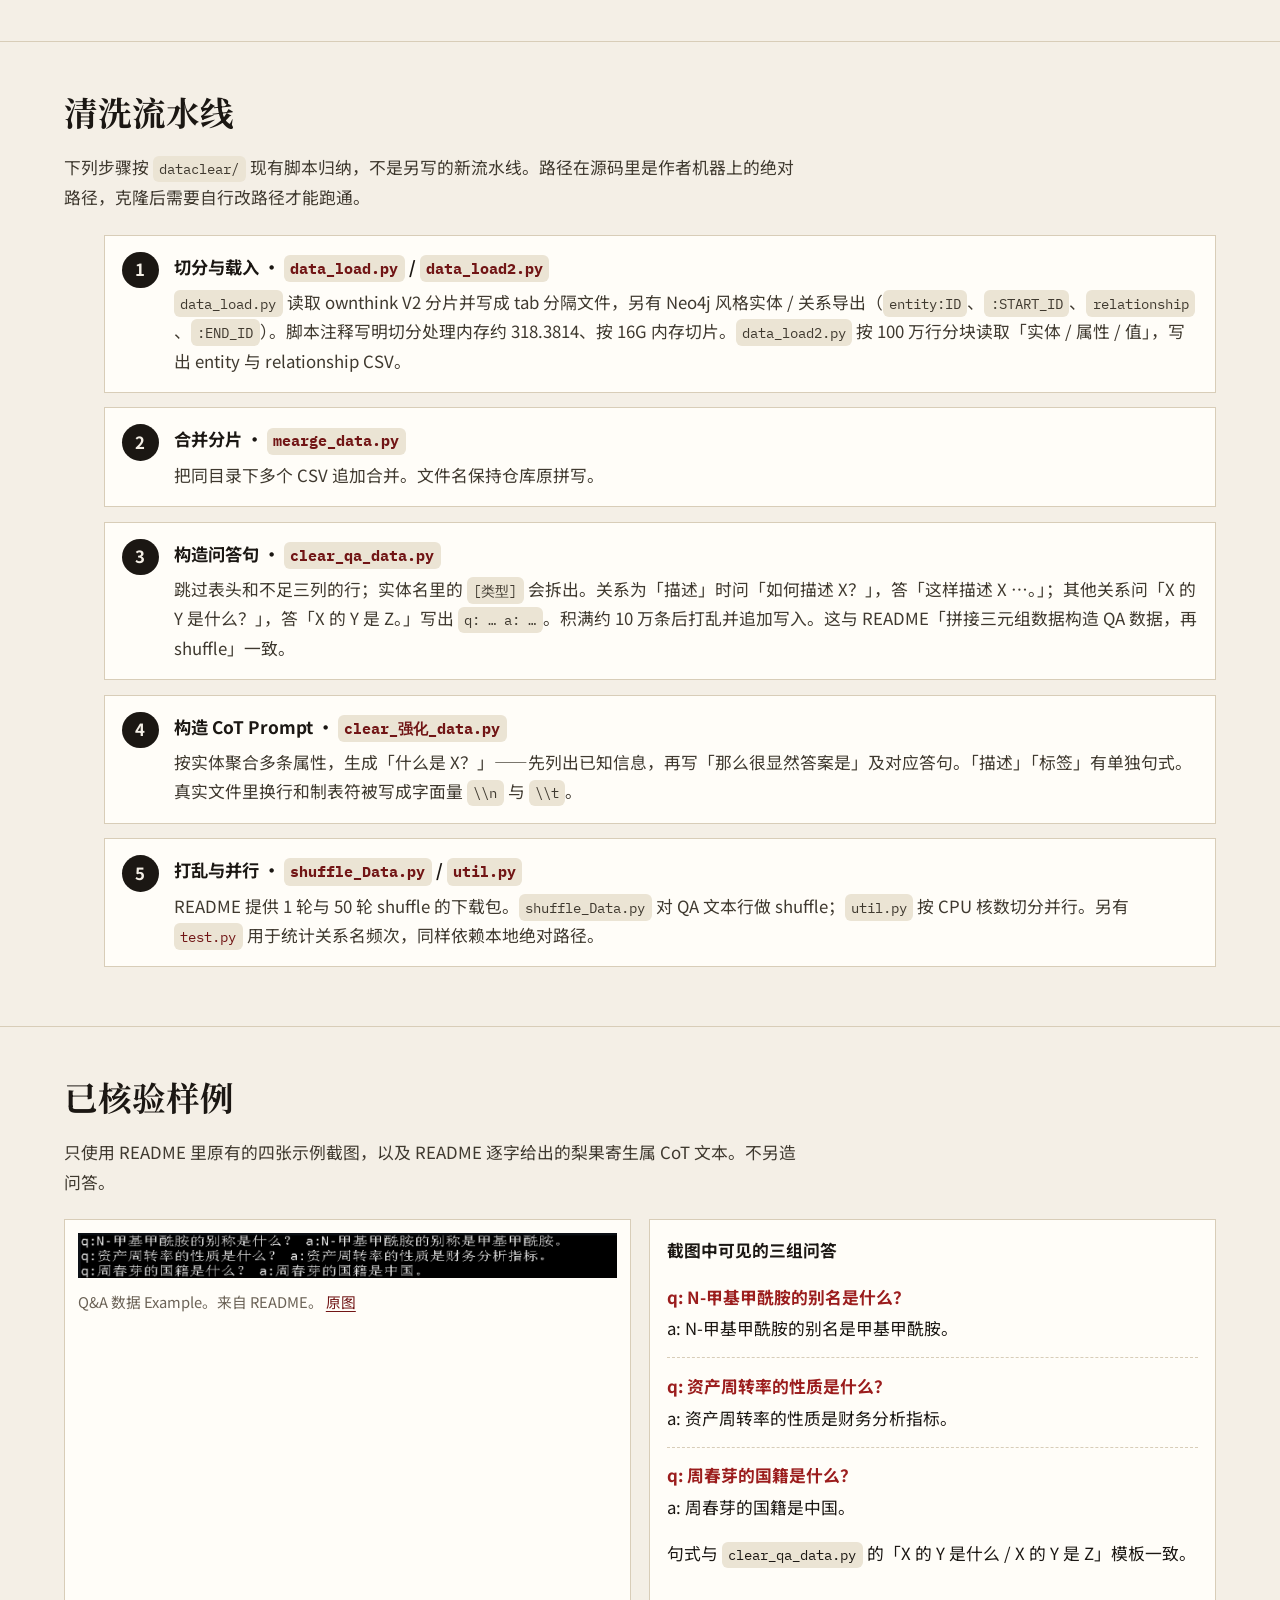
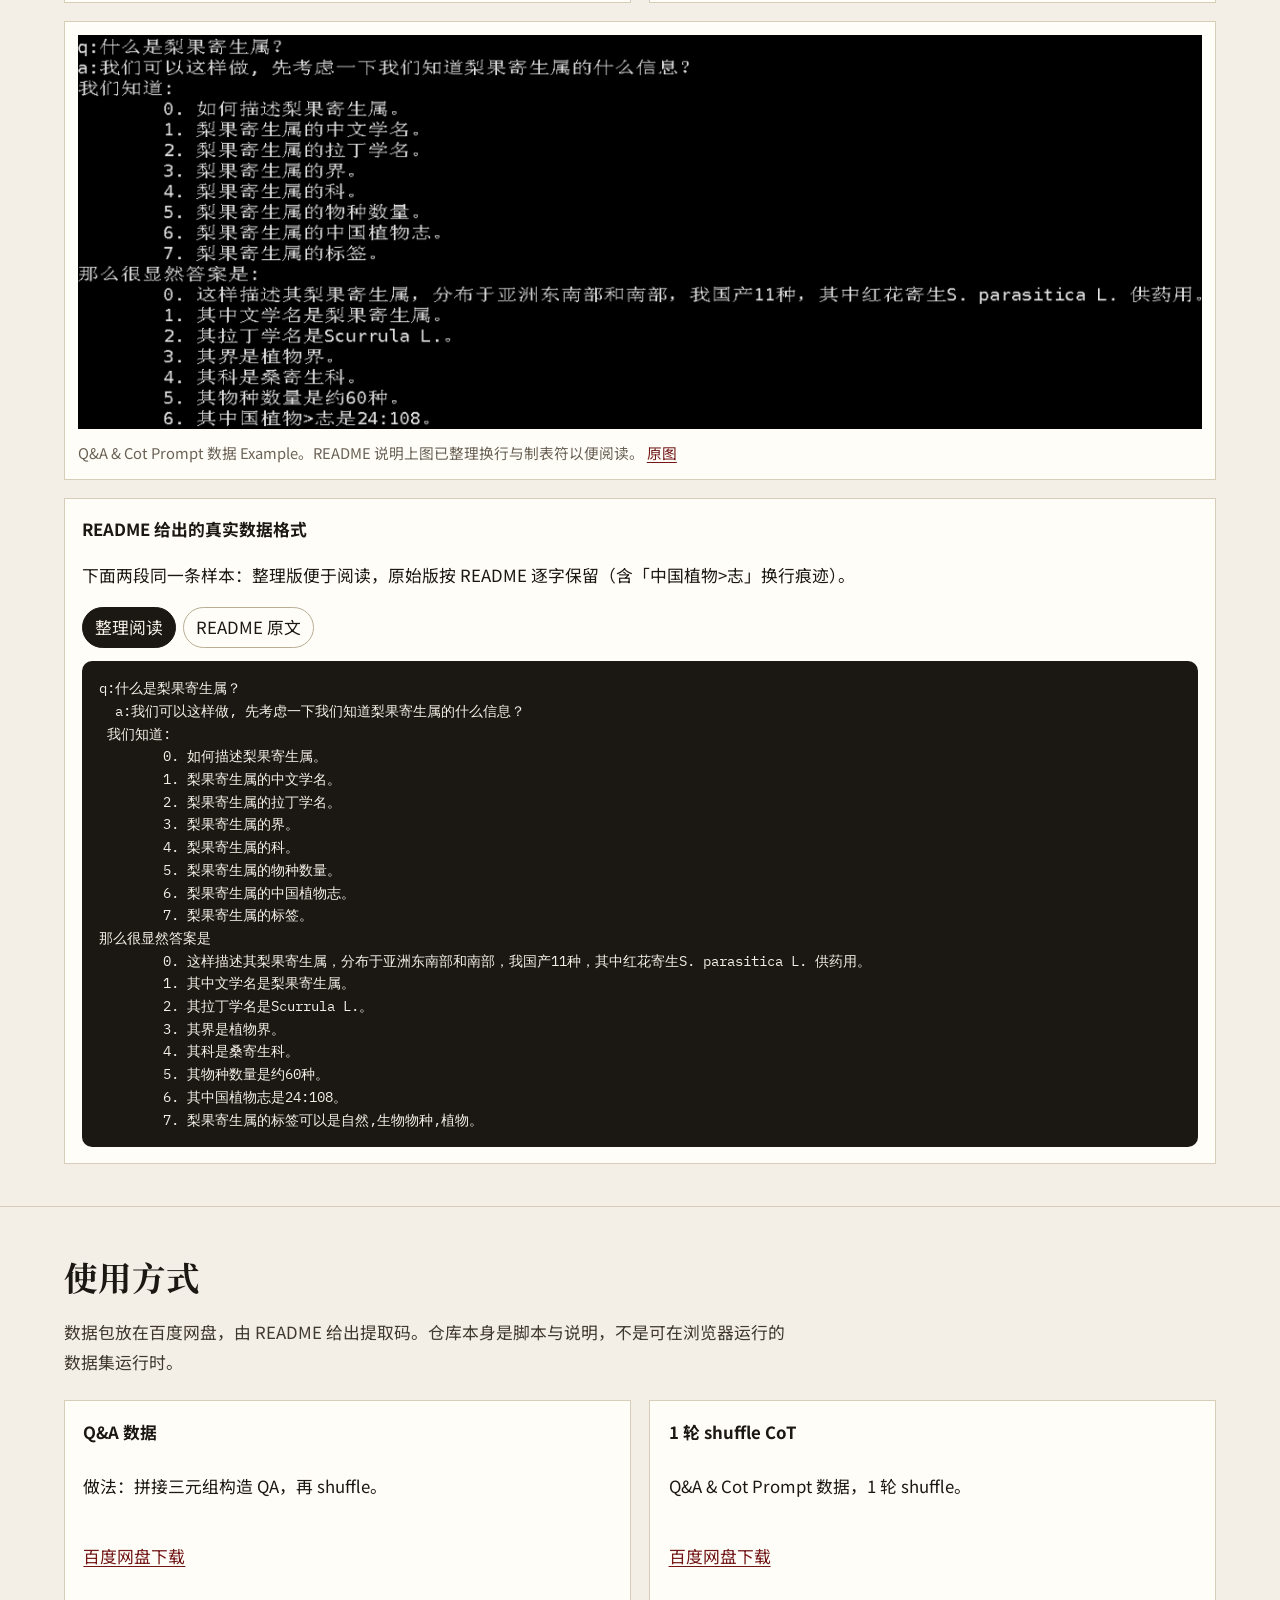
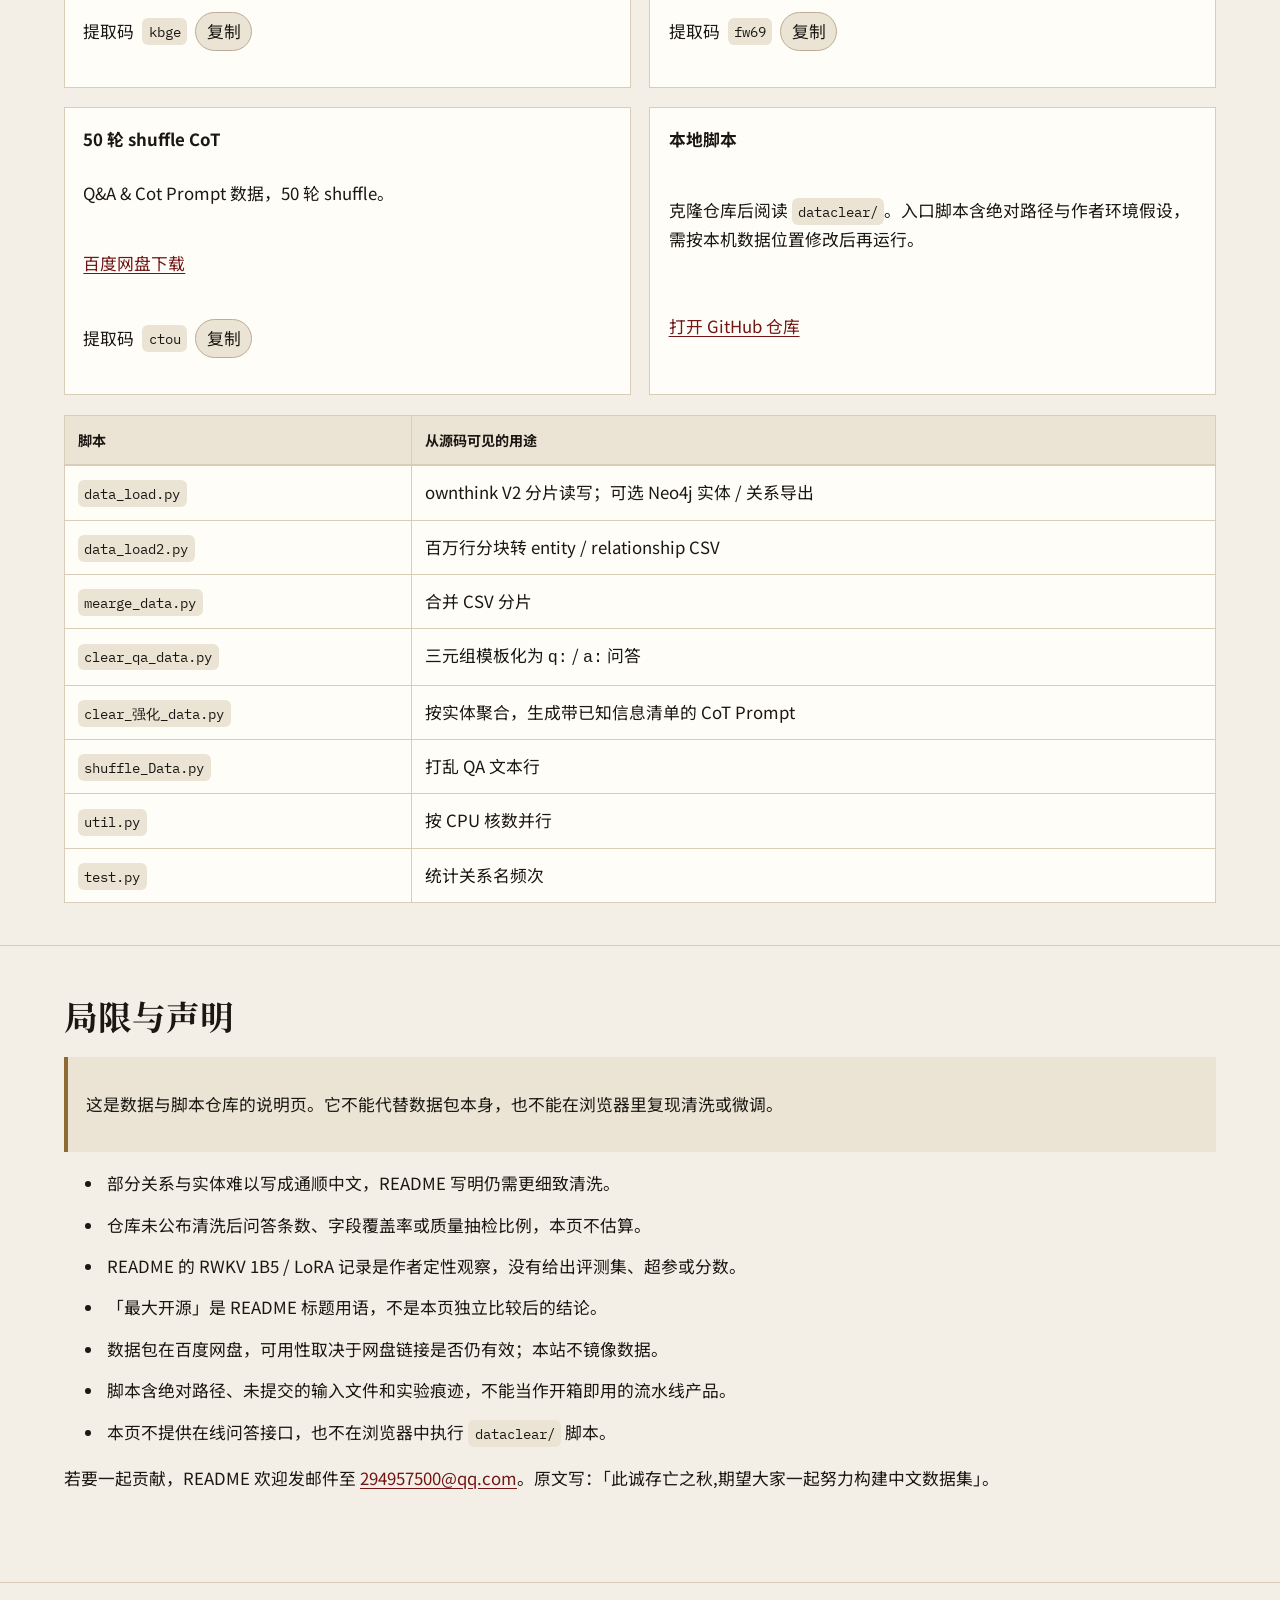
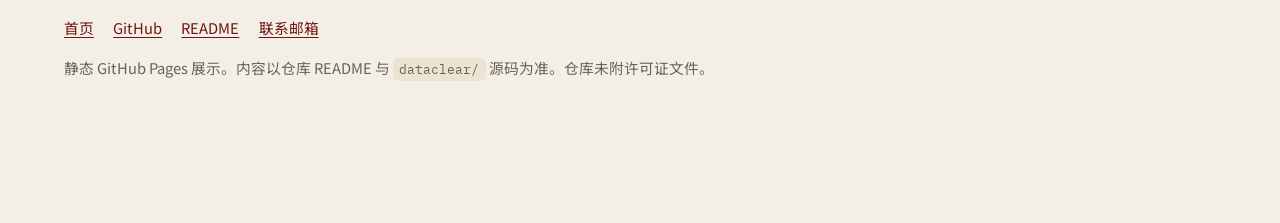
==== commit 0dac14ec: "Polish showcase scrolling, copy feedback, and script links. Keep section jumps usable under the stic" ====
--- a/docs/index.html
+++ b/docs/index.html
@@ -200,7 +200,7 @@
           <li class="step">
             <span class="step-index" aria-hidden="true">4</span>
             <div>
-              <h3>构造 CoT Prompt · <a href="https://github.com/UnstoppableCurry/High-quality-Chinese-Q-A-dataset/blob/main/dataclear/clear_强化_data.py"><code class="code-chip">clear_强化_data.py</code></a></h3>
+              <h3>构造 CoT Prompt · <a href="https://github.com/UnstoppableCurry/High-quality-Chinese-Q-A-dataset/blob/main/dataclear/clear_%E5%BC%BA%E5%8C%96_data.py"><code class="code-chip">clear_强化_data.py</code></a></h3>
               <p>按实体聚合多条属性，生成「什么是 X？」——先列出已知信息，再写「那么很显然答案是」及对应答句。「描述」「标签」有单独句式。真实文件里换行和制表符被写成字面量 <code class="code-chip">\\n</code> 与 <code class="code-chip">\\t</code>。</p>
             </div>
           </li>
--- a/docs/styles.css
+++ b/docs/styles.css
@@ -75,6 +75,7 @@
 
 html {
   scroll-behavior: smooth;
+  scroll-padding-top: 5.25rem;
   color-scheme: light;
 }
 
@@ -378,6 +379,7 @@
 .section {
   padding: 2.6rem 0;
   border-top: 1px solid var(--line);
+  scroll-margin-top: 5.25rem;
 }
 
 .section h2 {
@@ -613,8 +615,12 @@
   background: var(--paper-2);
 }
 
+#limits {
+  padding-bottom: 4.5rem;
+}
+
 .site-footer {
-  padding: 2rem 0 2.8rem;
+  padding: 2rem 0 8rem;
   border-top: 1px solid var(--line);
   color: var(--muted);
   font-size: 0.92rem;
